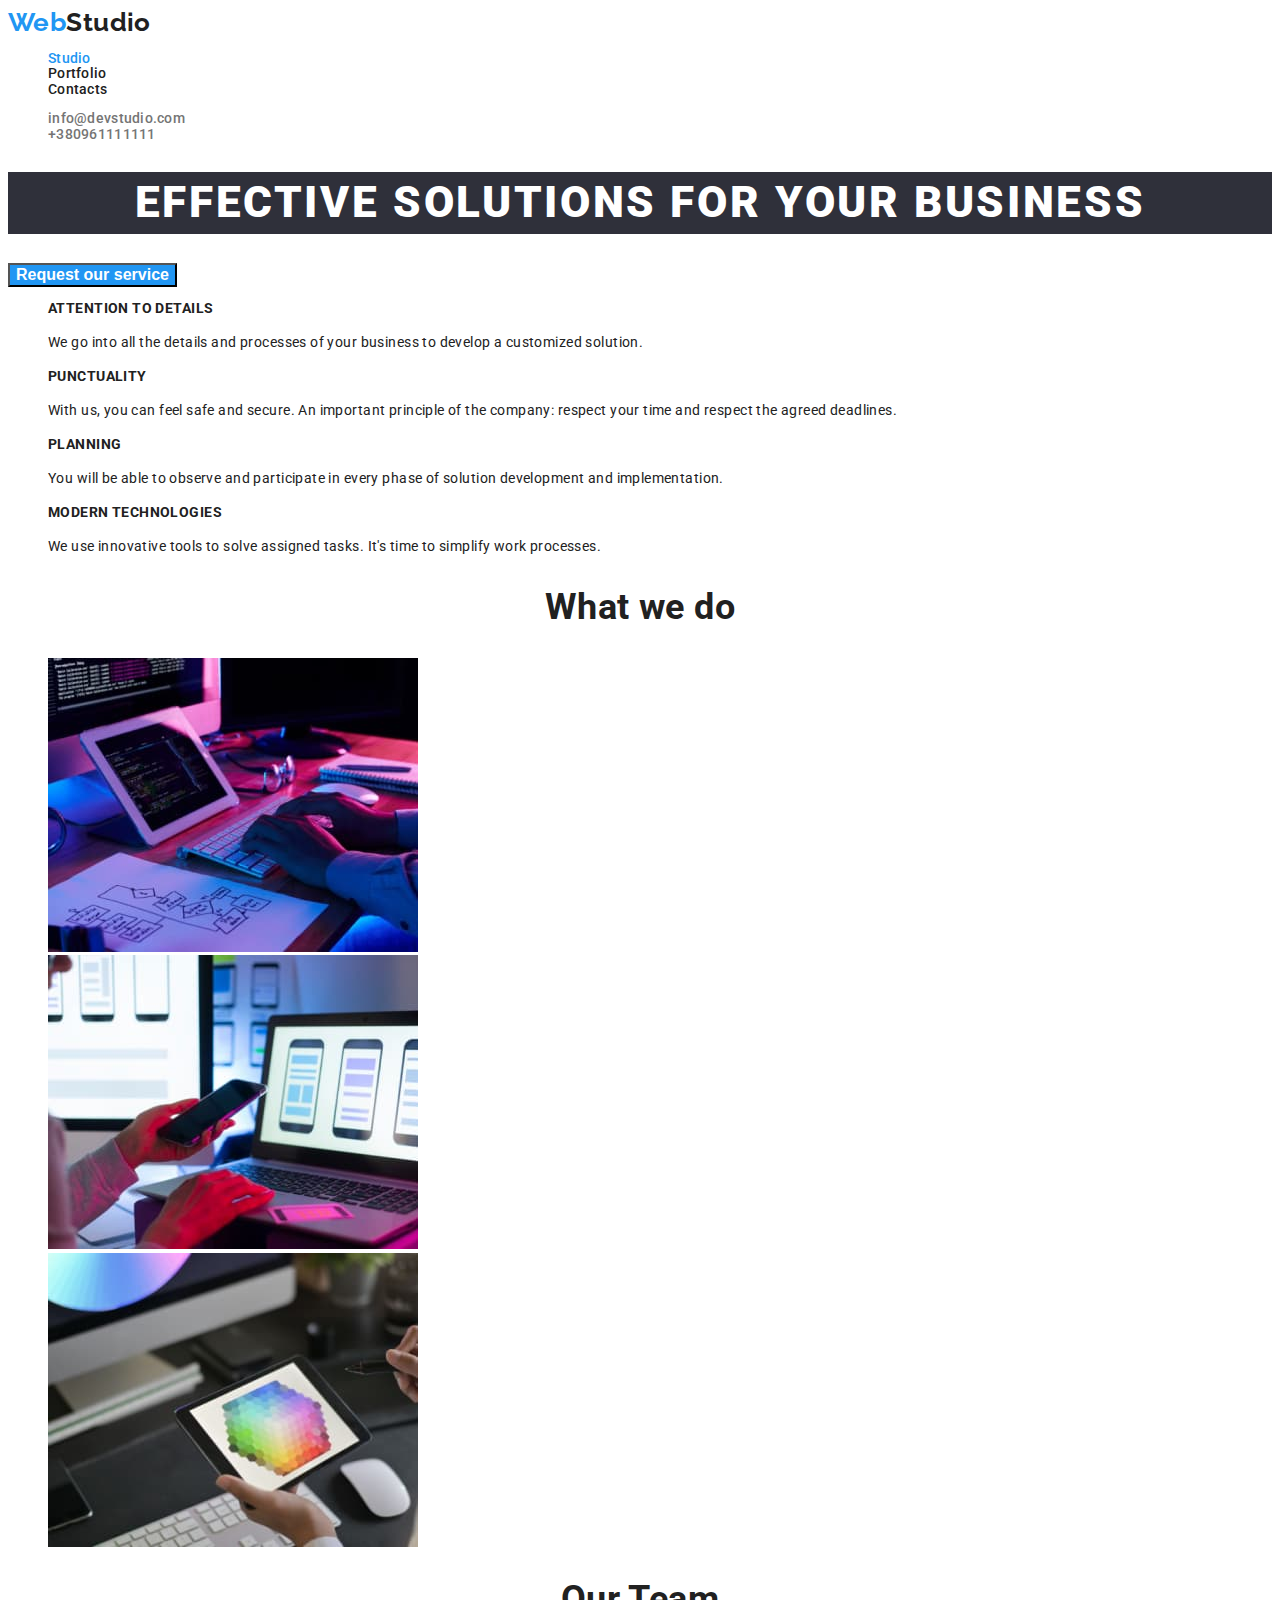
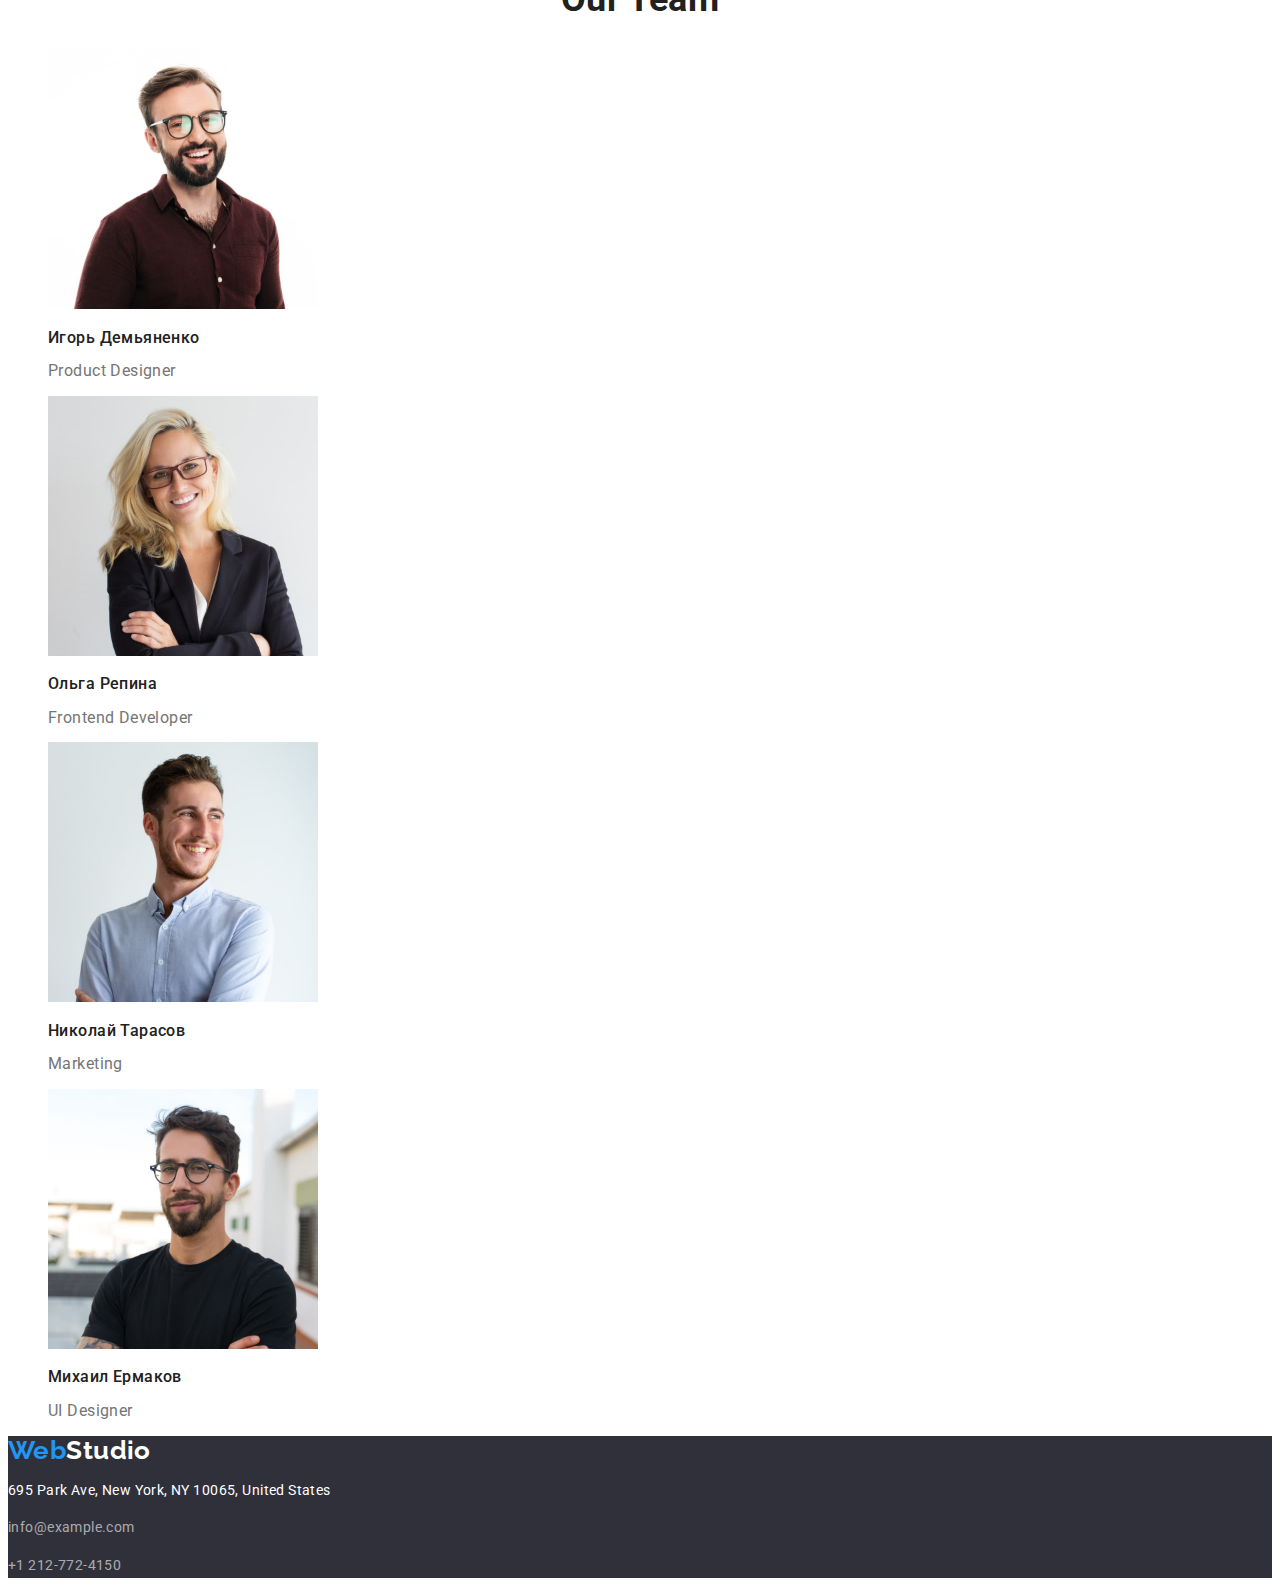
==== index.html @ db2a0471 "uploading files" ====
<!DOCTYPE html>
<html lang="en">
  <head>
    <meta charset="UTF-8" />
    <meta http-equiv="X-UA-Compatible" content="IE=edge" />
    <meta name="viewport" content="width=device-width, initial-scale=1.0" />
    <title>Document</title>
    <link href="https://fonts.googleapis.com/css2?family=Raleway:wght@700&family=Roboto:wght@400;500;700;900&display=swap" rel="stylesheet">
    <link rel="stylesheet" href="./css/styles.css" />
  </head>
  <body>
    <header>
        <nav class="sitenav-links">
            <a class="logo" href="./index.html"
            >Web<span class="studio-black">Studio</span></a
          >
            <ul>
              <li>
              <a class="current-link"  href="./index.html">Studio</a></li>
              <li>
                <a class="pages" href="portfolio.html">Portfolio</a>
              </li>
              <li><a class="pages" href="https://google.com">Contacts</a></li>
            </ul>

        <ul>
          <li>
            <a class="email" href="mailto:info@devstudio.com"
              >info@devstudio.com</a
            >
          </li>
          <li>
            <a class="phone" href="tel:+380961111111">+380961111111</a>
          </li>
        </ul>
      </nav>
    </header>

    <section class="section">
      <h1 class="section-title">EFFECTIVE SOLUTIONS FOR YOUR BUSINESS</h1>
      <button class="section-button">Request our service</button>
    </section>
<section>
      <ul>
        <li>
          <h2 class="header">ATTENTION TO DETAILS</h2>
          <p class="text">
            We go into all the details and processes of your business to develop
            a customized solution.
          </p>
        </li>
        <li>
          <h2 class="header">PUNCTUALITY</h2>
          <p class="text">
            With us, you can feel safe and secure. An important principle of the
            company: respect your time and respect the agreed deadlines.
          </p>
        </li>
        <li>
          <h2 class="header">PLANNING</h2>
          <p class="text">
            You will be able to observe and participate in every phase of
            solution development and implementation.
          </p>
        </li>
        <li>
          <h2 class="header">MODERN TECHNOLOGIES</h2>
          <p class="text">
            We use innovative tools to solve assigned tasks. It's time to
            simplify work processes.
          </p>
        </li>
      </ul>
    </section>
    <section>
      <h2 class="second-title">What we do</h2>
      <ul>
        <li>
          <img src="./images/img1.jpg" alt="Keyboard" width="370" />
        </li>
        <li><img src="./images/img2.jpg" alt="Laptop" width="370" /></li>
        <li><img src="./images/img3.jpg" alt="Tablet" width="370" /></li>
      </ul>
    </section>
    <section>
      <h2 class="third-title">Our Team</h2>
      <ul>
        <li>
          <img src="./images/img4.jpg" alt="Igor" width="270" />
          <h3 class="title-name" lang="ru">Игорь Демьяненко</h3>
          <p class="text-proffesion">Product Designer</p>
          <img src="./images/img5.jpg" alt="Olga" width="270" />
          <h3 class="title-name" lang="ru">Ольга Репина</h3>
          <p class="text-proffesion">Frontend Developer</p>
          <img src="./images/img6.jpg" alt="Nicolay" width="270" />
          <h3 class="title-name" lang="ru">Николай Тарасов</h3>
          <p class="text-proffesion">Marketing</p>
          <img src="./images/img7.jpg" alt="Michale" width="270" />
          <h3 class="title-name" lang="ru">Михаил Ермаков</h3>
          <p class="text-proffesion">UI Designer</p>
        </li>
      </ul>
    </section>
<footer>
      <div class="footer">
        <a class="logo" href="./index.html"
          >Web<span class="studio-white">Studio</span></a
        >
      <p>
        <a class="adress" href=""
          >695 Park Ave, New York, NY 10065, United States
        </a>
      </p>
      <p>
        <a class="footer-links" href="">info@example.com </a>
      </p>

      <p>
        <a class="footer-links" href="">+1 212-772-4150</a>
      </p>
    </div class="footer">
    </footer>
  </body>
</html>
---- css/styles.css ----
body {
  color: var(--primary-text-color);
  background-color: #ffffff;
  font-family: Roboto, sans-serif;
  letter-spacing: 0.03em;
  font-size: 14px;
  line-height: 1.1;
}
:root {
  --primary-text-color: #212121;
  --title-text-color: #212121;
  --accent-color: #2196f3;
  --primary-white-color: #ffffff;
  --secondary-background-color: #2f303a;
  --paragraph-color: #757575;
}
.email,
.phone {
  font-weight: 500;
  font-size: 14px;
  line-height: 1.14;
  letter-spacing: 0.02em;
  text-decoration: none;
}
.email:hover,
.email:focus,
.phone:hover,
.phone:focus {
  color: var(--accent-color);
}
.phone,
.email {
  color: var(--paragraph-color);
}
.links:hover,
.pages:focus,
.pages:hover,
.pages:hover,
.pages:hover {
  color: var(--accent-color);
}

.texst-list {
  color: var(--paragraph-color);
}
.logo {
  color: var(--accent-color);
  font-family: Raleway, sans-serif;
  font-weight: 700;
  font-size: 26px;
  line-height: 1.11;
  text-decoration: none;
}
.sitenav-links .pages {
  color: var(--title-text-color);
  font-weight: 500;
  font-size: 14px;
  letter-spacing: 0.02em;
  text-decoration: none;
}
.pages:hover,
.pages:focus {
  color: var(--accent-color);
}
.studio-white {
  color: var(--primary-white-color);
}
.studio-black {
  color: var(--title-text-color);
}

.adress {
  color: var(--primary-white-color);
  text-decoration: none;
}
.button {
  color: var(--primary-text-color);
  background-color: var(--portfolio-button-color);
  cursor: pointer;
}
li {
  list-style-type: none;
}
.button:hover,
.button:focus {
  color: var(--primary-white-color);
  background-color: var(--accent-color);
}
.current-button {
  background-color: var(--accent-color);
  color: var(--primary-white-color);
}
.section-title {
  color: var(--primary-white-color);
  font-style: 400;
  font-weight: 900;
  font-size: 44px;
  line-height: 1.4;
  letter-spacing: 0.06em;
  text-align: center;
  background: var(--secondary-background-color);
}
.section-button {
  background-color: var(--accent-color);
  color: var(--primary-white-color);
  font-weight: 700;
  font-size: 16px;
  cursor: pointer;
}
.current-link {
  color: var(--accent-color);
  font-weight: 500;
  font-size: 14px;
  letter-spacing: 0.02em;
  text-decoration: none;
}
.title {
  color: var(--title-text-color);
  font-weight: 700;
  font-size: 18px;
  line-height: 2;
  letter-spacing: 0.06em;
}
.footer {
  background: var(--secondary-background-color);
}

.text {
  letter-spacing: 0.03em;
  line-height: 1.7;
}
.second-title {
  font-weight: 700;
  font-size: 36px;
  text-align: center;
}
.header {
  font-weight: 700;
  font-size: 14px;
  line-height: 1.14;
}
.third-title {
  font-weight: 700;
  font-size: 36px;
  text-align: center;
}
.text-proffesion {
  color: var(--paragraph-color);
  font-size: 16px;
  line-height: 1.1;
}
.footer-links {
  color: rgba(255, 255, 255, 0.6);
  text-decoration: none;
  font-size: 14px;
  line-height: 1.7;
}
.adress {
  font-size: 14px;
  line-height: 1.7;
}
.footer-links:hover,
.footer-links:focus {
  color: var(--accent-color);
}
.text-list {
  color: var(--paragraph-color);
  font-size: 16px;
  line-height: 1.8;
}
.current-link:visited {
  text-decoration: none;
}
.title-name {
  font-weight: 500;
  font-size: 16px;
}
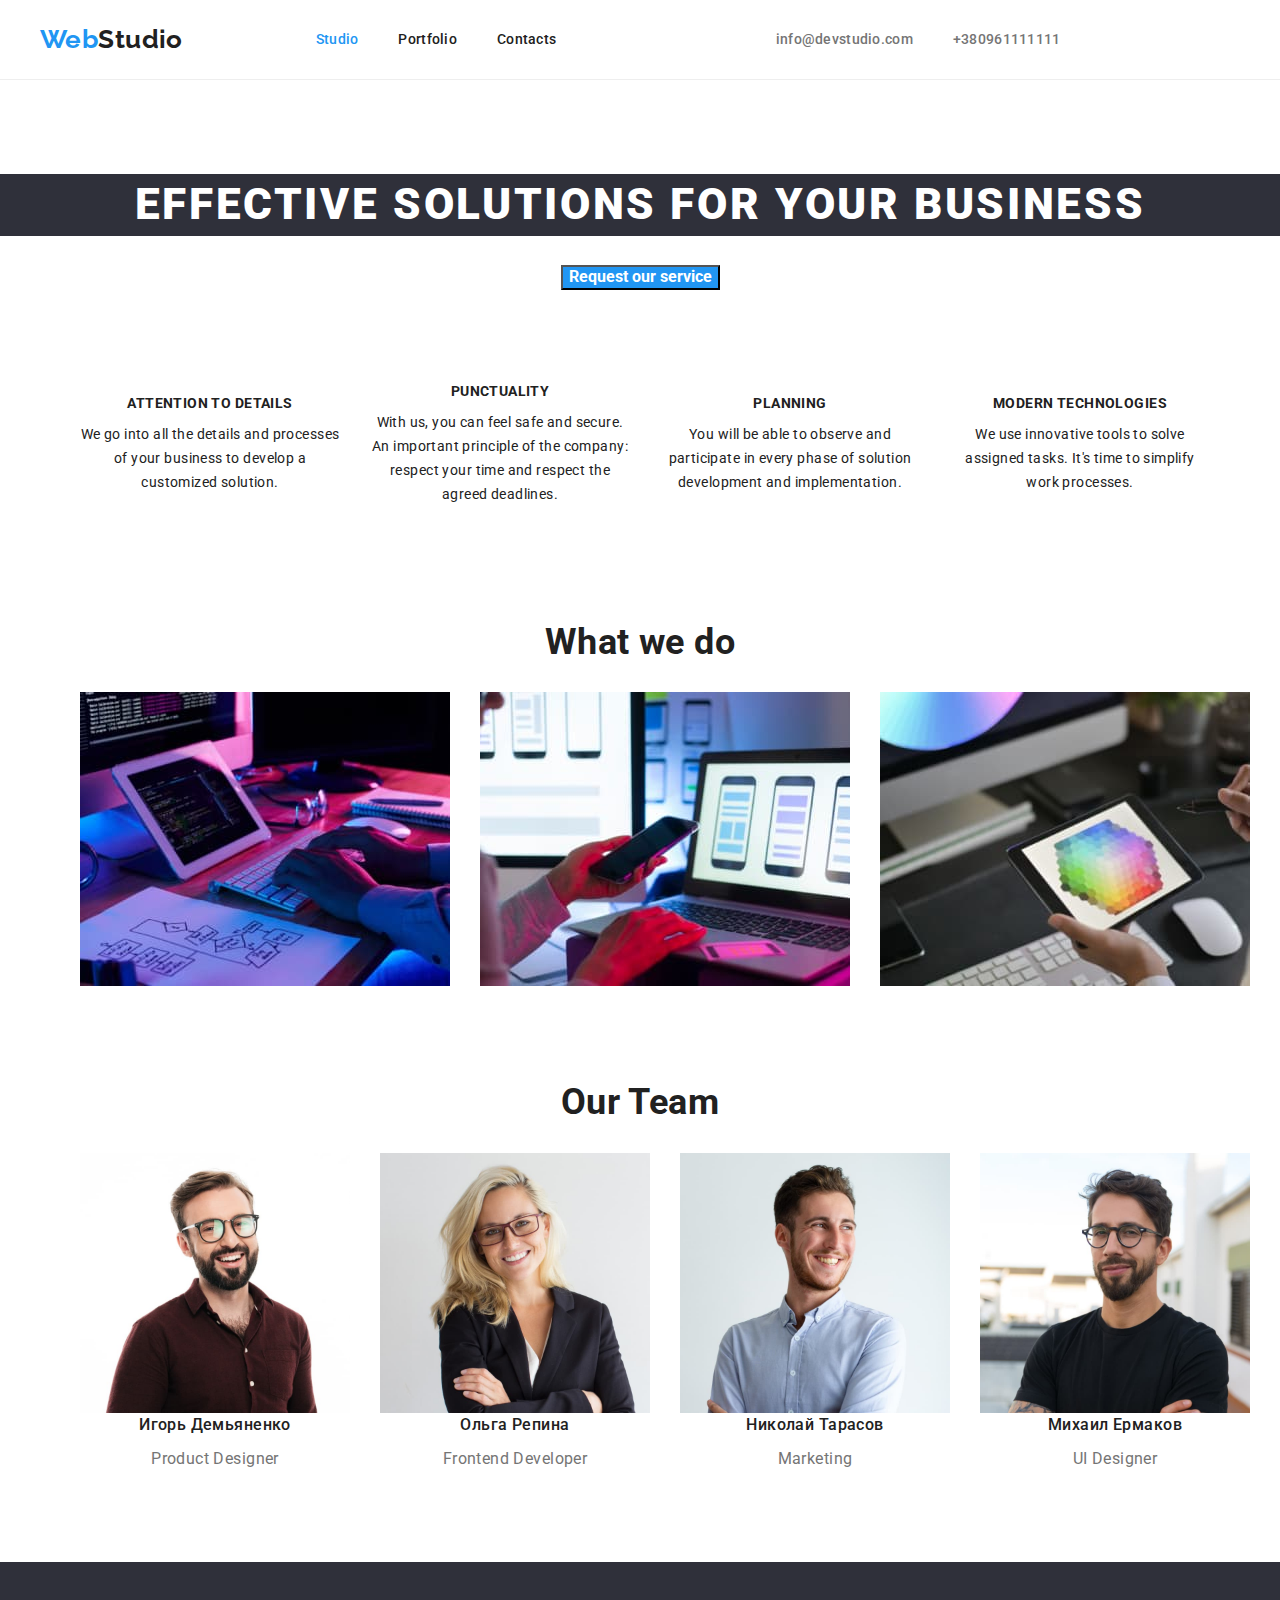
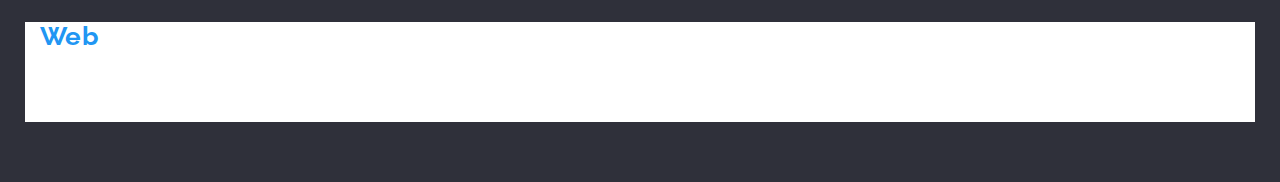
==== commit ab682493: "the files are uploaded" ====
--- a/index.html
+++ b/index.html
@@ -6,64 +6,69 @@
     <meta name="viewport" content="width=device-width, initial-scale=1.0" />
     <title>Document</title>
     <link href="https://fonts.googleapis.com/css2?family=Raleway:wght@700&family=Roboto:wght@400;500;700;900&display=swap" rel="stylesheet">
+    <link rel="stylesheet" href="https://cdnjs.cloudflare.com/ajax/libs/modern-normalize/1.1.0/modern-normalize.min.css">
     <link rel="stylesheet" href="./css/styles.css" />
   </head>
   <body>
-    <header>
+    <header class="page-header">
+      <div class="container">
         <nav class="sitenav-links">
             <a class="logo" href="./index.html"
             >Web<span class="studio-black">Studio</span></a
           >
-            <ul>
-              <li>
+            <ul class="site-nav-list">
+              <li class="item">
               <a class="current-link"  href="./index.html">Studio</a></li>
-              <li>
+              <li class="item">
                 <a class="pages" href="portfolio.html">Portfolio</a>
               </li>
-              <li><a class="pages" href="https://google.com">Contacts</a></li>
+              <li class="item"><a class="pages" href="https://google.com">Contacts</a></li>
             </ul>
 
-        <ul>
-          <li>
+        <ul class="header-list">
+          <li class="header-link">
             <a class="email" href="mailto:info@devstudio.com"
               >info@devstudio.com</a
             >
-          </li>
+          </li class="header-link">
           <li>
             <a class="phone" href="tel:+380961111111">+380961111111</a>
           </li>
         </ul>
       </nav>
+    </div>
     </header>
 
-    <section class="section">
+    <section class="main section">
       <h1 class="section-title">EFFECTIVE SOLUTIONS FOR YOUR BUSINESS</h1>
       <button class="section-button">Request our service</button>
     </section>
-<section>
-      <ul>
-        <li>
+<section class="description-text section">
+  <div class="container">
+    <div class="flex-container">
+      <ul class="first-list">
+        <li class="item">
           <h2 class="header">ATTENTION TO DETAILS</h2>
           <p class="text">
             We go into all the details and processes of your business to develop
             a customized solution.
           </p>
         </li>
-        <li>
+        <li class="item">
           <h2 class="header">PUNCTUALITY</h2>
           <p class="text">
             With us, you can feel safe and secure. An important principle of the
             company: respect your time and respect the agreed deadlines.
           </p>
         </li>
-        <li>
+        <li class="item">
           <h2 class="header">PLANNING</h2>
           <p class="text">
             You will be able to observe and participate in every phase of
             solution development and implementation.
           </p>
         </li>
-        <li>
+       <li class="item">
           <h2 class="header">MODERN TECHNOLOGIES</h2>
           <p class="text">
             We use innovative tools to solve assigned tasks. It's time to
@@ -71,38 +76,41 @@
           </p>
         </li>
       </ul>
+    </div>
     </section>
-    <section>
+    <section class="list section">
+      <div class= "container">
       <h2 class="second-title">What we do</h2>
-      <ul>
-        <li>
+      <ul class="list-images-links">
+        <li class="list-images">
           <img src="./images/img1.jpg" alt="Keyboard" width="370" />
         </li>
-        <li><img src="./images/img2.jpg" alt="Laptop" width="370" /></li>
-        <li><img src="./images/img3.jpg" alt="Tablet" width="370" /></li>
+        <li class="list-images"><img src="./images/img2.jpg" alt="Laptop" width="370" /></li>
+        <li class="list-images"><img src="./images/img3.jpg" alt="Tablet" width="370" /></li>
       </ul>
     </section>
-    <section>
+    <section class="professions section">
+      <div class= "container">
       <h2 class="third-title">Our Team</h2>
-      <ul>
-        <li>
+      <ul class="names-list">
+        <li class="list-description"> 
           <img src="./images/img4.jpg" alt="Igor" width="270" />
-          <h3 class="title-name" lang="ru">Игорь Демьяненко</h3>
-          <p class="text-proffesion">Product Designer</p>
-          <img src="./images/img5.jpg" alt="Olga" width="270" />
-          <h3 class="title-name" lang="ru">Ольга Репина</h3>
-          <p class="text-proffesion">Frontend Developer</p>
-          <img src="./images/img6.jpg" alt="Nicolay" width="270" />
-          <h3 class="title-name" lang="ru">Николай Тарасов</h3>
-          <p class="text-proffesion">Marketing</p>
-          <img src="./images/img7.jpg" alt="Michale" width="270" />
-          <h3 class="title-name" lang="ru">Михаил Ермаков</h3>
-          <p class="text-proffesion">UI Designer</p>
-        </li>
+          <div class="names"><h3 class="title-name" lang="ru">Игорь Демьяненко</h3>
+          <p class="text-proffesion">Product Designer</p></div></li>
+           <li class="list-description"><img src="./images/img5.jpg" alt="Olga" width="270" />
+          <div class="names"><h3 class="title-name" lang="ru">Ольга Репина</h3>
+          <p class="text-proffesion">Frontend Developer</p></div></li>
+           <li class="list-description"><img  src="./images/img6.jpg" alt="Nicolay" width="270" />
+          <div class="names"><h3 class="title-name" lang="ru">Николай Тарасов</h3>
+          <p class="text-proffesion">Marketing</p></div></li>
+           <li class="list-description"><img src="./images/img7.jpg" alt="Michale" width="270" />
+          <div class="names"><h3 class="title-name" lang="ru">Михаил Ермаков</h3>
+          <p class="text-proffesion">UI Designer</p></div></li>
       </ul>
+    </div>
     </section>
-<footer>
-      <div class="footer">
+    <footer class="footer-list">
+    <div class= "container">
         <a class="logo" href="./index.html"
           >Web<span class="studio-white">Studio</span></a
         >
@@ -118,7 +126,7 @@
       <p>
         <a class="footer-links" href="">+1 212-772-4150</a>
       </p>
-    </div class="footer">
+    </div>
     </footer>
   </body>
 </html>
--- a/css/styles.css
+++ b/css/styles.css
@@ -5,6 +5,26 @@
   letter-spacing: 0.03em;
   font-size: 14px;
   line-height: 1.1;
+}
+ul,
+p {
+  margin-top: 0px;
+  margin-bottom: 0px;
+}
+h3,
+h2 {
+  margin-top: 0px;
+}
+.names-list {
+  display: flex;
+}
+.container {
+  background-color: var(--primary-white-color);
+  width: 1230px;
+  padding-right: 15px;
+  padding-left: 15px;
+  margin-right: auto;
+  margin-left: auto;
 }
 :root {
   --primary-text-color: #212121;
@@ -13,6 +33,7 @@
   --primary-white-color: #ffffff;
   --secondary-background-color: #2f303a;
   --paragraph-color: #757575;
+  --portfolio-button-color: #f5f4fa;
 }
 .email,
 .phone {
@@ -43,6 +64,15 @@
 .texst-list {
   color: var(--paragraph-color);
 }
+.list-images-links,
+.site-nav-list,
+.first-list,
+.header-list,
+.list,
+.button-list,
+.names-list {
+  list-style: none;
+}
 .logo {
   color: var(--accent-color);
   font-family: Raleway, sans-serif;
@@ -57,6 +87,10 @@
   font-size: 14px;
   letter-spacing: 0.02em;
   text-decoration: none;
+}
+.sitenav-links {
+  display: flex;
+  align-items: center;
 }
 .pages:hover,
 .pages:focus {
@@ -76,12 +110,27 @@
 .button {
   color: var(--primary-text-color);
   background-color: var(--portfolio-button-color);
+  font-weight: 500;
   cursor: pointer;
-}
-li {
-  list-style-type: none;
+  border-radius: 4px;
+  padding: 6px 22px;
+
+  border: none;
+}
+.button-current {
+  color: var(--primary-text-color);
+  background-color: var(--portfolio-button-color);
+  cursor: pointer;
+  border-radius: 4px;
+  padding: 6px 25px;
+  min-width: 73px;
+  text-align: center;
+  border: none;
+  font-weight: 500;
 }
 .button:hover,
+.button-current:hover,
+.button-current:focus,
 .button:focus {
   color: var(--primary-white-color);
   background-color: var(--accent-color);
@@ -91,13 +140,13 @@
   color: var(--primary-white-color);
 }
 .section-title {
-  color: var(--primary-white-color);
-  font-style: 400;
+  margin-top: 0;
+  margin-bottom: 30;
+  color: var(--primary-white-color);
   font-weight: 900;
   font-size: 44px;
   line-height: 1.4;
   letter-spacing: 0.06em;
-  text-align: center;
   background: var(--secondary-background-color);
 }
 .section-button {
@@ -121,7 +170,7 @@
   line-height: 2;
   letter-spacing: 0.06em;
 }
-.footer {
+.footer-list {
   background: var(--secondary-background-color);
 }
 
@@ -148,6 +197,8 @@
   color: var(--paragraph-color);
   font-size: 16px;
   line-height: 1.1;
+  margin-top: 0;
+  margin-bottom: 0;
 }
 .footer-links {
   color: rgba(255, 255, 255, 0.6);
@@ -167,6 +218,8 @@
   color: var(--paragraph-color);
   font-size: 16px;
   line-height: 1.8;
+  margin-top: 0;
+  margin-bottom: 4;
 }
 .current-link:visited {
   text-decoration: none;
@@ -174,4 +227,177 @@
 .title-name {
   font-weight: 500;
   font-size: 16px;
-}
+  margin-top: 0;
+  margin-bottom: 10;
+}
+.page-header {
+  background-color: var(--primary-white-color);
+}
+
+.section {
+  text-align: center;
+  padding-top: 94px;
+  padding-bottom: 94px;
+  margin-bottom: 94;
+}
+.list .header {
+  margin-top: 0;
+  margin-bottom: 10;
+}
+.second-title {
+  margin-top: 0;
+  margin-bottom: 50;
+}
+.professions {
+  margin-top: 0;
+  margin-bottom: 0;
+  padding-top: 94px;
+  padding-bottom: 94px;
+}
+.third-title {
+  margin-top: 0;
+  margin-bottom: 50;
+}
+.description-text {
+  padding-top: 0px;
+  padding-bottom: 0px;
+}
+.list .text {
+  margin-top: 0;
+  margin-bottom: 50;
+}
+.list {
+  padding-top: 0px;
+  padding-bottom: 0px;
+  margin-bottom: 94;
+}
+.footer-list {
+  padding-top: 60px;
+  padding-bottom: 60px;
+}
+.page-header {
+  margin-top: 0;
+  margin-bottom: 96;
+}
+
+.portfolio-section {
+  padding-top: 0px;
+  padding-bottom: 0px;
+  margin-top: 0;
+  margin-bottom: 92;
+}
+.list .button,
+.list .button-current {
+  padding-top: 0px;
+  padding-bottom: 0px;
+  margin-top: 0;
+  margin-bottom: 34;
+}
+.site-nav-list {
+  display: flex;
+  margin-left: 93px;
+}
+.header-list {
+  display: flex;
+  margin: auto;
+}
+.site-nav-list .item {
+  margin-right: 40px;
+}
+.site-nav-list .item:last-child {
+  margin-right: 0px;
+}
+.pages,
+.site-nav-list .current-link {
+  display: block;
+  padding-top: 32px;
+  padding-bottom: 32px;
+}
+.header-list .header-link {
+  margin-right: 40px;
+}
+.header-list .phone:last-child {
+  margin-right: 0px;
+}
+.email,
+.phone {
+  padding-top: 32px;
+  padding-bottom: 32px;
+}
+.first-list {
+  display: flex;
+  align-items: center;
+}
+
+.flex-container .item {
+  width: 270px;
+  margin-right: 30px;
+  margin-bottom: 116px;
+}
+.flex-container.item:nth-child(4n) {
+  margin-right: 0px;
+}
+.list-images-links {
+  display: flex;
+  align-items: center;
+}
+.list-images-links .list-images {
+  margin-right: 30px;
+}
+.list-images:last-child {
+  margin-right: 0px;
+}
+.list .section {
+  display: flex;
+  align-items: center;
+}
+.list-description {
+  width: 270px;
+  margin-right: 30px;
+}
+.list-description:last-child {
+  margin-right: 0px;
+}
+
+.button,
+.button-current {
+  margin-right: 8px;
+  margin-bottom: 50px;
+}
+.button-list {
+  display: flex;
+  align-items: center;
+  margin-left: auto;
+  margin-right: auto;
+  width: 575px;
+}
+.list {
+  display: flex;
+  flex-wrap: wrap;
+  align-items: center;
+}
+.image-item {
+  width: calc((100% - 60px) / 3);
+  margin-bottom: 30px;
+  margin-right: 30px;
+  display: block;
+}
+
+.image-item:nth-child(-n - 3) {
+  margin-bottom: 0;
+}
+.image-item:nth-child(3n) {
+  margin-right: 0;
+}
+.honeypie {
+  border-bottom: 1px solid #eeeeee;
+  border-left: 1px solid #eeeeee;
+  border-right: 1px solid #eeeeee;
+  width: 370px;
+}
+.page-header {
+  border-bottom: 1px solid #eeeeee;
+}
+.photo {
+  display: block;
+}
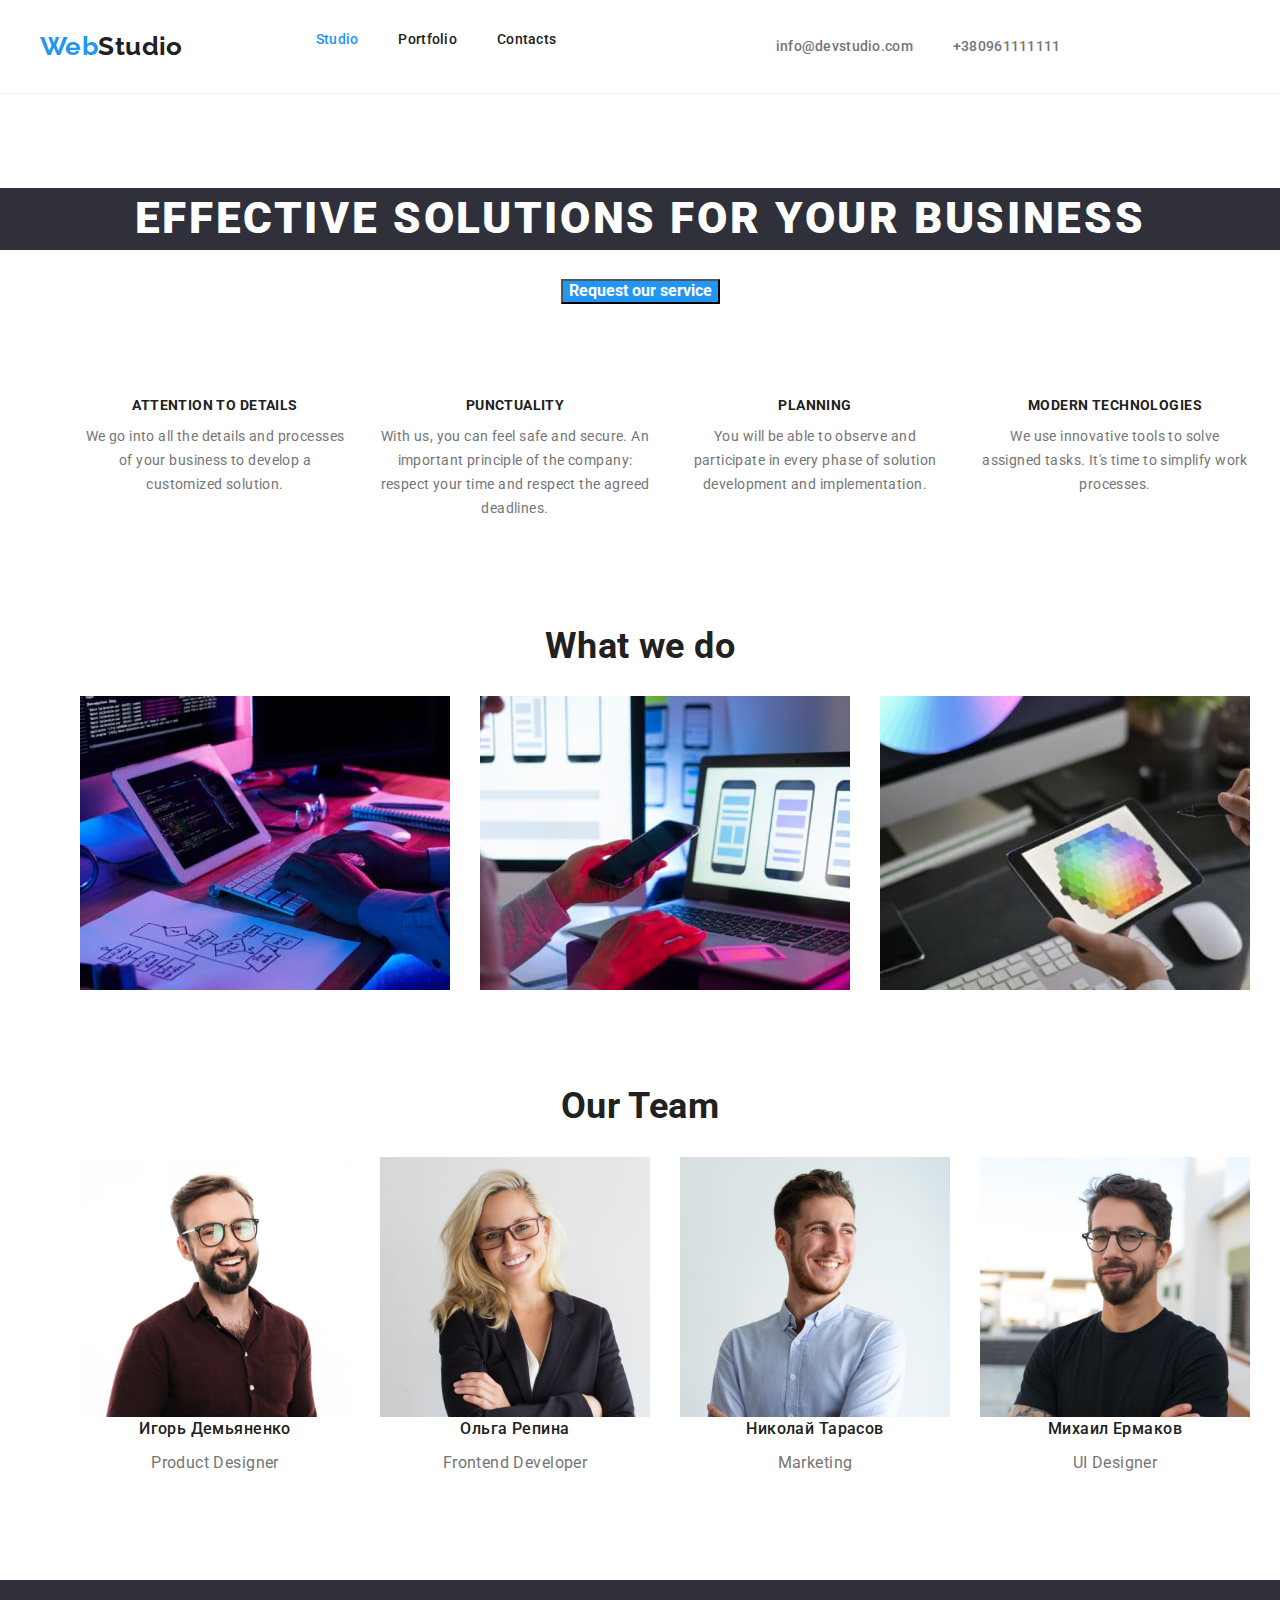
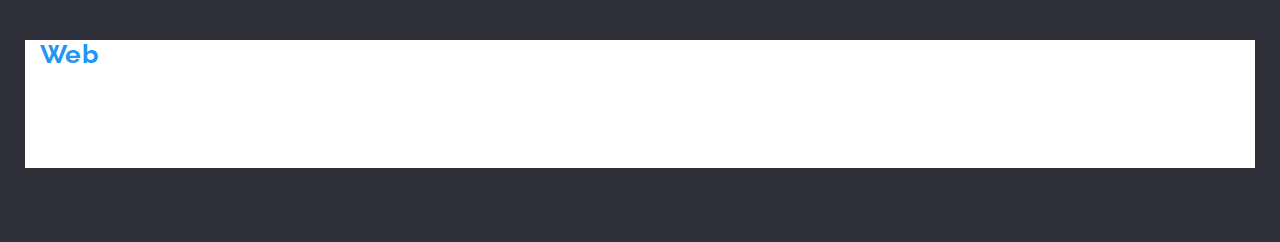
==== commit 12a80e6f: "errors are fixed" ====
--- a/index.html
+++ b/index.html
@@ -45,30 +45,30 @@
     </section>
 <section class="description-text section">
   <div class="container">
-    <div class="flex-container">
+
       <ul class="first-list">
-        <li class="item">
+        <li class="studio-item">
           <h2 class="header">ATTENTION TO DETAILS</h2>
           <p class="text">
             We go into all the details and processes of your business to develop
             a customized solution.
           </p>
         </li>
-        <li class="item">
+        <li class="studio-item">
           <h2 class="header">PUNCTUALITY</h2>
           <p class="text">
             With us, you can feel safe and secure. An important principle of the
             company: respect your time and respect the agreed deadlines.
           </p>
         </li>
-        <li class="item">
+        <li class="studio-item">
           <h2 class="header">PLANNING</h2>
           <p class="text">
             You will be able to observe and participate in every phase of
             solution development and implementation.
           </p>
         </li>
-       <li class="item">
+       <li class="studio-item">
           <h2 class="header">MODERN TECHNOLOGIES</h2>
           <p class="text">
             We use innovative tools to solve assigned tasks. It's time to
--- a/css/styles.css
+++ b/css/styles.css
@@ -9,7 +9,6 @@
 ul,
 p {
   margin-top: 0px;
-  margin-bottom: 0px;
 }
 h3,
 h2 {
@@ -177,6 +176,7 @@
 .text {
   letter-spacing: 0.03em;
   line-height: 1.7;
+  color: var(--paragraph-color);
 }
 .second-title {
   font-weight: 700;
@@ -301,10 +301,10 @@
   display: flex;
   margin: auto;
 }
-.site-nav-list .item {
+.item {
   margin-right: 40px;
 }
-.site-nav-list .item:last-child {
+.item:last-child {
   margin-right: 0px;
 }
 .pages,
@@ -326,23 +326,27 @@
 }
 .first-list {
   display: flex;
-  align-items: center;
-}
-
-.flex-container .item {
+  align-items: flex-start;
+  margin-bottom: 92px;
+}
+
+.studio-item {
   width: 270px;
   margin-right: 30px;
-  margin-bottom: 116px;
-}
-.flex-container.item:nth-child(4n) {
+  min-width: 270px;
+  align-items: center;
+}
+.list-images {
+  width: 370px;
+  margin-right: 30px;
+}
+.studio-item:nth-child(4n) {
   margin-right: 0px;
 }
 .list-images-links {
   display: flex;
   align-items: center;
-}
-.list-images-links .list-images {
-  margin-right: 30px;
+  margin-bottom: 0px;
 }
 .list-images:last-child {
   margin-right: 0px;
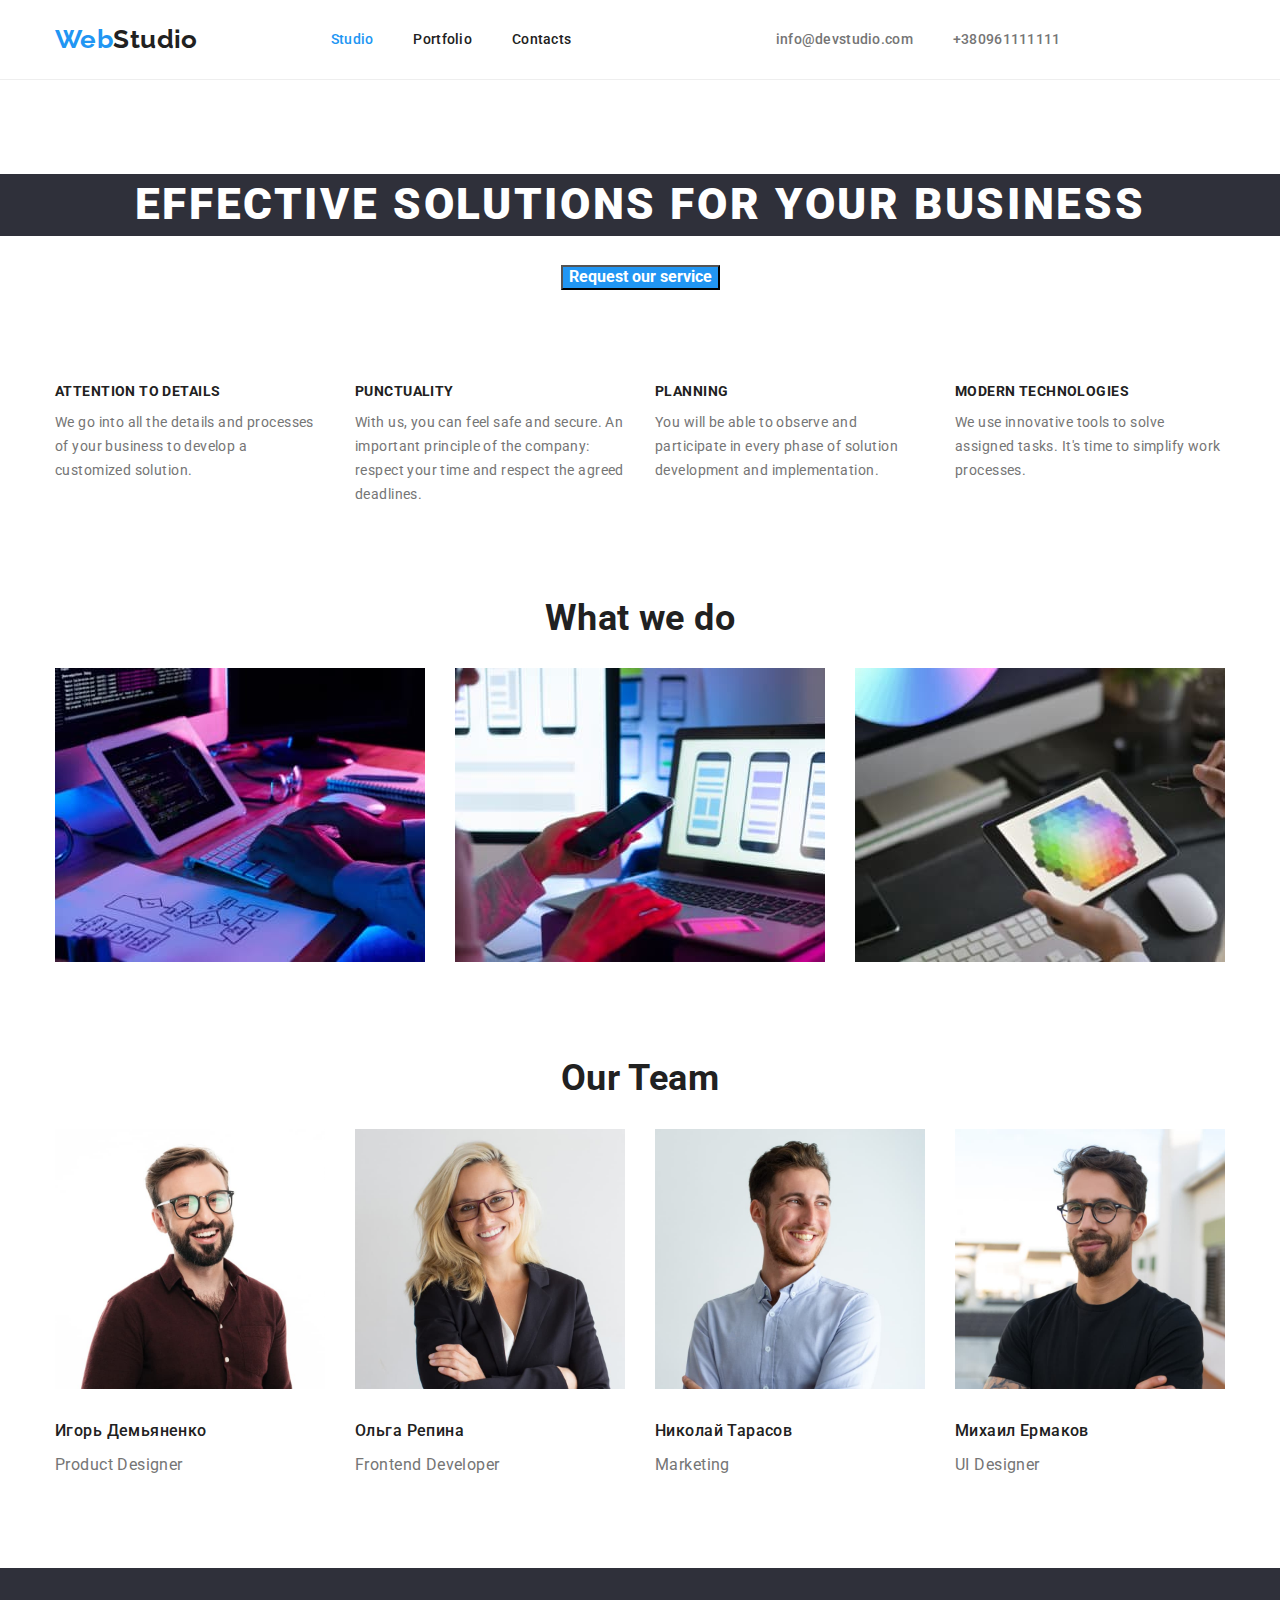
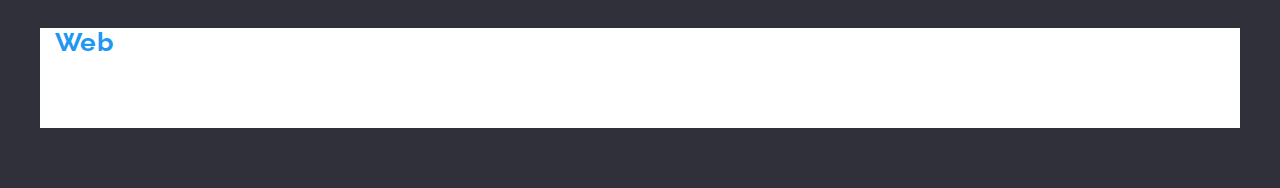
==== commit 4eda1553: "The changes are made" ====
--- a/index.html
+++ b/index.html
@@ -39,7 +39,7 @@
     </div>
     </header>
 
-    <section class="main section">
+    <section class="main-section">
       <h1 class="section-title">EFFECTIVE SOLUTIONS FOR YOUR BUSINESS</h1>
       <button class="section-button">Request our service</button>
     </section>
@@ -94,16 +94,16 @@
       <h2 class="third-title">Our Team</h2>
       <ul class="names-list">
         <li class="list-description"> 
-          <img src="./images/img4.jpg" alt="Igor" width="270" />
+          <img class=image src="./images/img4.jpg" alt="Igor" width="270" />
           <div class="names"><h3 class="title-name" lang="ru">Игорь Демьяненко</h3>
           <p class="text-proffesion">Product Designer</p></div></li>
-           <li class="list-description"><img src="./images/img5.jpg" alt="Olga" width="270" />
+           <li class="list-description"><img  class="image" src="./images/img5.jpg" alt="Olga" width="270" />
           <div class="names"><h3 class="title-name" lang="ru">Ольга Репина</h3>
           <p class="text-proffesion">Frontend Developer</p></div></li>
-           <li class="list-description"><img  src="./images/img6.jpg" alt="Nicolay" width="270" />
+           <li class="list-description"><img  class="image"  src="./images/img6.jpg" alt="Nicolay" width="270" />
           <div class="names"><h3 class="title-name" lang="ru">Николай Тарасов</h3>
           <p class="text-proffesion">Marketing</p></div></li>
-           <li class="list-description"><img src="./images/img7.jpg" alt="Michale" width="270" />
+           <li class="list-description"><img class="image"  src="./images/img7.jpg" alt="Michale" width="270" />
           <div class="names"><h3 class="title-name" lang="ru">Михаил Ермаков</h3>
           <p class="text-proffesion">UI Designer</p></div></li>
       </ul>
--- a/css/styles.css
+++ b/css/styles.css
@@ -9,6 +9,7 @@
 ul,
 p {
   margin-top: 0px;
+  margin-bottom: 0px;
 }
 h3,
 h2 {
@@ -16,10 +17,12 @@
 }
 .names-list {
   display: flex;
+  align-items: center;
+  justify-content: flex-end;
 }
 .container {
   background-color: var(--primary-white-color);
-  width: 1230px;
+  width: 1200px;
   padding-right: 15px;
   padding-left: 15px;
   margin-right: auto;
@@ -97,6 +100,7 @@
 }
 .studio-white {
   color: var(--primary-white-color);
+  margin-bottom: 20px;
 }
 .studio-black {
   color: var(--title-text-color);
@@ -234,11 +238,10 @@
   background-color: var(--primary-white-color);
 }
 
-.section {
+.main-section {
   text-align: center;
   padding-top: 94px;
   padding-bottom: 94px;
-  margin-bottom: 94;
 }
 .list .header {
   margin-top: 0;
@@ -266,18 +269,22 @@
   margin-top: 0;
   margin-bottom: 50;
 }
+
 .list {
+  display: flex;
   padding-top: 0px;
   padding-bottom: 0px;
-  margin-bottom: 94;
+  margin-bottom: 0px;
+  margin-top: 0px;
+  flex-wrap: wrap;
+  align-items: flex-end;
 }
 .footer-list {
   padding-top: 60px;
   padding-bottom: 60px;
 }
 .page-header {
-  margin-top: 0;
-  margin-bottom: 96;
+  margin-top: 0px;
 }
 
 .portfolio-section {
@@ -326,15 +333,14 @@
 }
 .first-list {
   display: flex;
-  align-items: flex-start;
   margin-bottom: 92px;
-}
-
+  align-items: center;
+  justify-content: flex-end;
+}
 .studio-item {
   width: 270px;
   margin-right: 30px;
   min-width: 270px;
-  align-items: center;
 }
 .list-images {
   width: 370px;
@@ -346,14 +352,11 @@
 .list-images-links {
   display: flex;
   align-items: center;
+  justify-content: flex-end;
   margin-bottom: 0px;
 }
 .list-images:last-child {
   margin-right: 0px;
-}
-.list .section {
-  display: flex;
-  align-items: center;
 }
 .list-description {
   width: 270px;
@@ -374,11 +377,6 @@
   margin-left: auto;
   margin-right: auto;
   width: 575px;
-}
-.list {
-  display: flex;
-  flex-wrap: wrap;
-  align-items: center;
 }
 .image-item {
   width: calc((100% - 60px) / 3);
@@ -388,10 +386,10 @@
 }
 
 .image-item:nth-child(-n - 3) {
-  margin-bottom: 0;
+  margin-bottom: 0px;
 }
 .image-item:nth-child(3n) {
-  margin-right: 0;
+  margin-right: 0px;
 }
 .honeypie {
   border-bottom: 1px solid #eeeeee;
@@ -405,3 +403,22 @@
 .photo {
   display: block;
 }
+.image {
+  margin-bottom: 30px;
+  width: 270px;
+}
+.studio-item .text {
+  margin-bottom: 0px;
+}
+.first-list {
+  display: flex;
+  align-items: flex-start;
+}
+.address,
+.footer-links {
+  display: block;
+  margin-bottom: 20px;
+}
+.footer-links:last-child {
+  margin-bottom: 0px;
+}
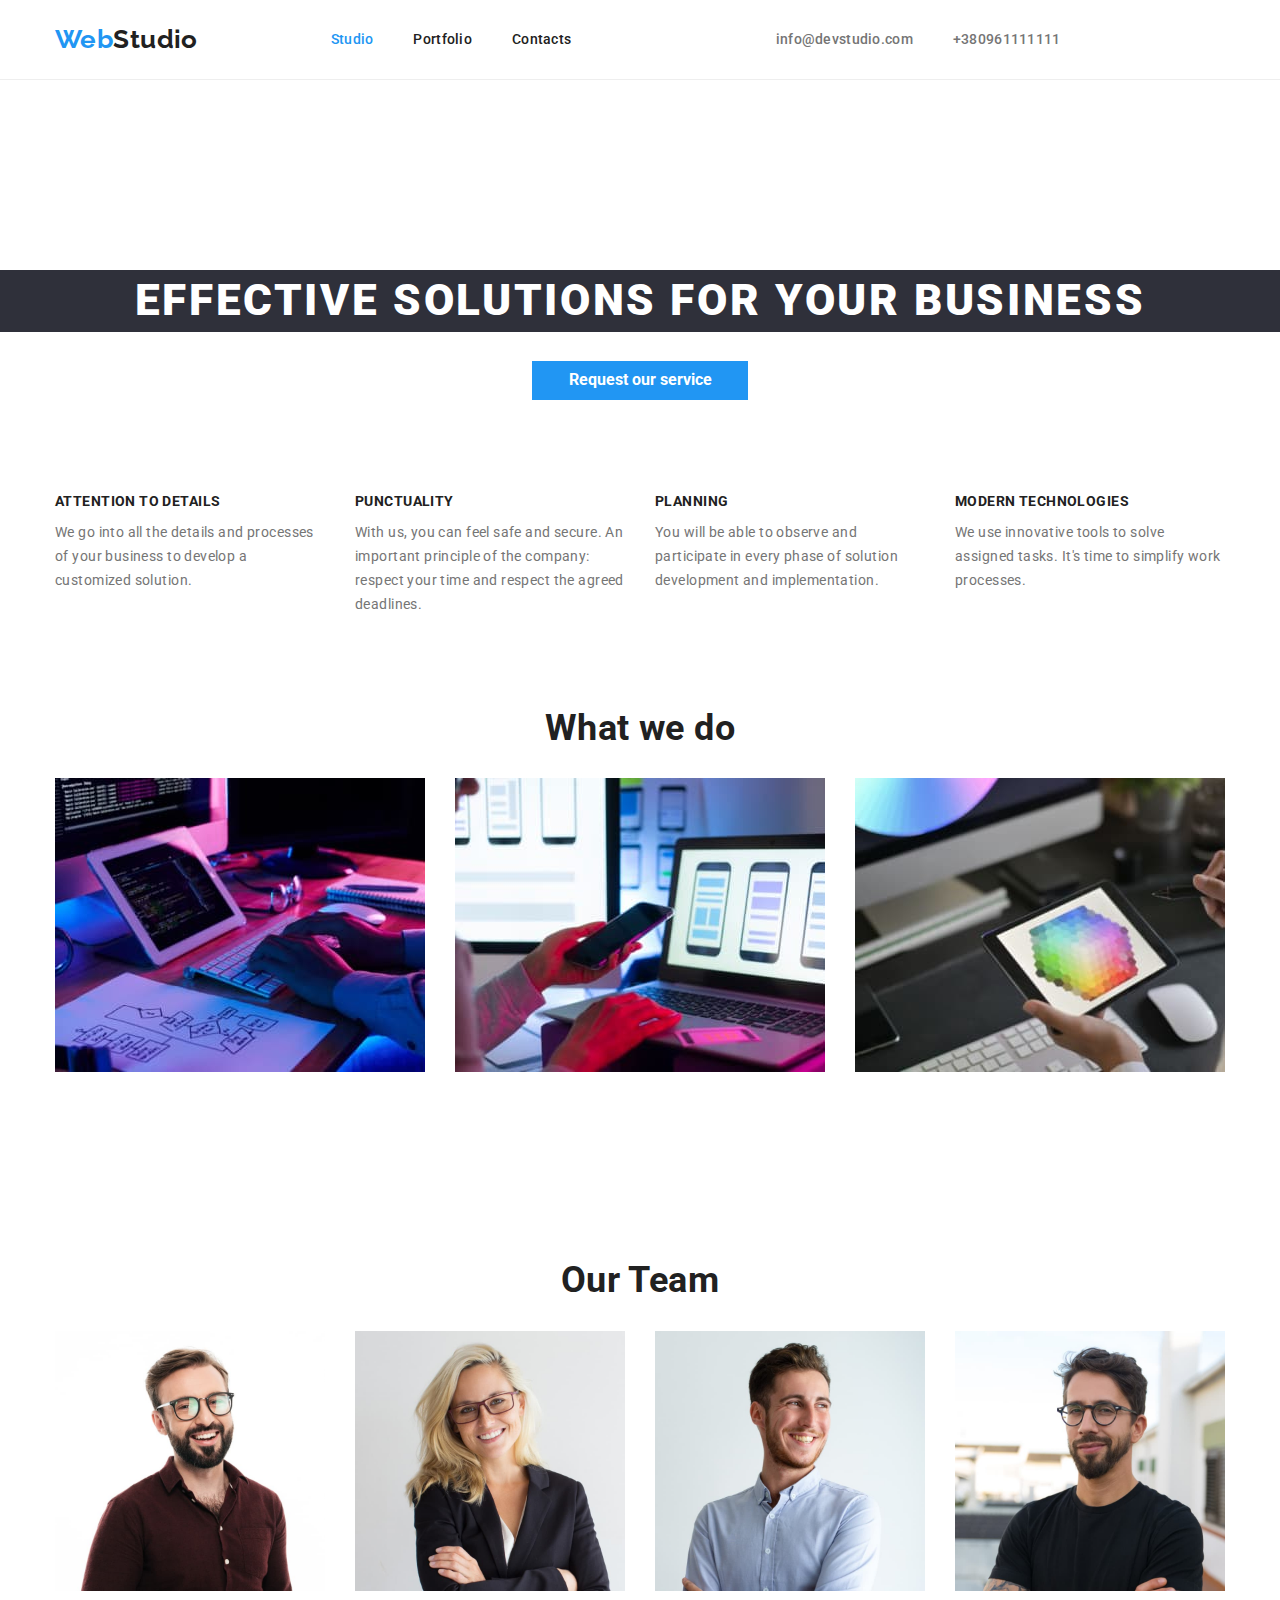
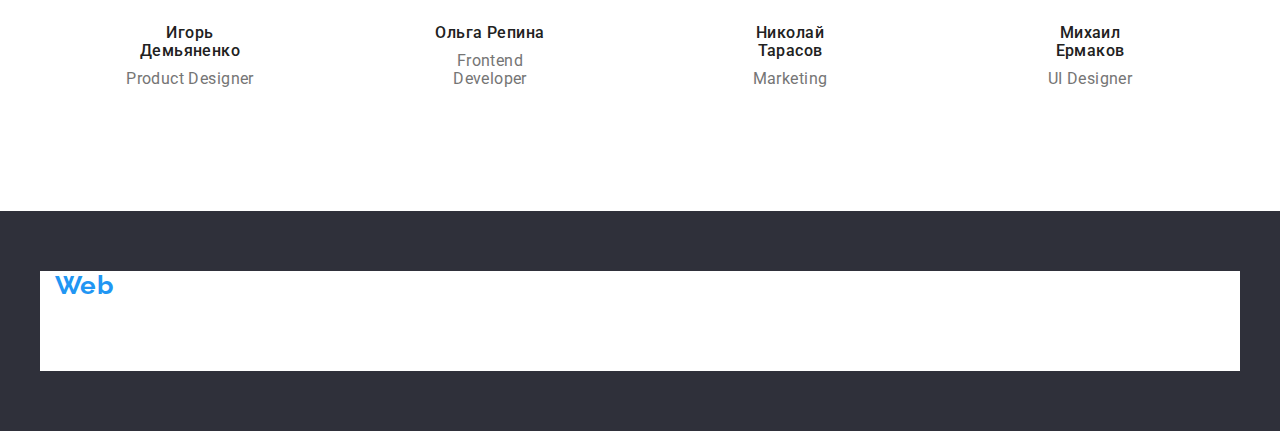
==== commit 6d6a218b: "changes are done" ====
--- a/index.html
+++ b/index.html
@@ -1,50 +1,50 @@
 <!DOCTYPE html>
 <html lang="en">
-  <head>
-    <meta charset="UTF-8" />
-    <meta http-equiv="X-UA-Compatible" content="IE=edge" />
-    <meta name="viewport" content="width=device-width, initial-scale=1.0" />
-    <title>Document</title>
-    <link href="https://fonts.googleapis.com/css2?family=Raleway:wght@700&family=Roboto:wght@400;500;700;900&display=swap" rel="stylesheet">
-    <link rel="stylesheet" href="https://cdnjs.cloudflare.com/ajax/libs/modern-normalize/1.1.0/modern-normalize.min.css">
-    <link rel="stylesheet" href="./css/styles.css" />
-  </head>
-  <body>
-    <header class="page-header">
-      <div class="container">
-        <nav class="sitenav-links">
-            <a class="logo" href="./index.html"
-            >Web<span class="studio-black">Studio</span></a
-          >
-            <ul class="site-nav-list">
-              <li class="item">
-              <a class="current-link"  href="./index.html">Studio</a></li>
-              <li class="item">
-                <a class="pages" href="portfolio.html">Portfolio</a>
-              </li>
-              <li class="item"><a class="pages" href="https://google.com">Contacts</a></li>
-            </ul>
+
+<head>
+  <meta charset="UTF-8" />
+  <meta http-equiv="X-UA-Compatible" content="IE=edge" />
+  <meta name="viewport" content="width=device-width, initial-scale=1.0" />
+  <title>Document</title>
+  <link href="https://fonts.googleapis.com/css2?family=Raleway:wght@700&family=Roboto:wght@400;500;700;900&display=swap"
+    rel="stylesheet">
+  <link rel="stylesheet" href="https://cdnjs.cloudflare.com/ajax/libs/modern-normalize/1.1.0/modern-normalize.min.css">
+  <link rel="stylesheet" href="./css/styles.css" />
+</head>
+
+<body>
+  <header class="page-header">
+    <div class="container">
+      <nav class="sitenav-links">
+        <a class="logo" href="./index.html">Web<span class="studio-black">Studio</span></a>
+        <ul class="site-nav-list">
+          <li class="item">
+            <a class="current-link" href="./index.html">Studio</a>
+          </li>
+          <li class="item">
+            <a class="pages" href="portfolio.html">Portfolio</a>
+          </li>
+          <li class="item"><a class="pages" href="https://google.com">Contacts</a></li>
+        </ul>
 
         <ul class="header-list">
           <li class="header-link">
-            <a class="email" href="mailto:info@devstudio.com"
-              >info@devstudio.com</a
-            >
-          </li class="header-link">
+            <a class="email" href="mailto:info@devstudio.com">info@devstudio.com</a>
+          </li>
           <li>
             <a class="phone" href="tel:+380961111111">+380961111111</a>
           </li>
         </ul>
       </nav>
     </div>
-    </header>
+  </header>
 
-    <section class="main-section">
-      <h1 class="section-title">EFFECTIVE SOLUTIONS FOR YOUR BUSINESS</h1>
-      <button class="section-button">Request our service</button>
-    </section>
-<section class="description-text section">
-  <div class="container">
+  <section class="main-section">
+    <h1 class="section-title">EFFECTIVE SOLUTIONS FOR YOUR BUSINESS</h1>
+    <button class="section-button">Request our service</button>
+  </section>
+  <section class="description-text section">
+    <div class="container">
 
       <ul class="first-list">
         <li class="studio-item">
@@ -68,7 +68,7 @@
             solution development and implementation.
           </p>
         </li>
-       <li class="studio-item">
+        <li class="studio-item">
           <h2 class="header">MODERN TECHNOLOGIES</h2>
           <p class="text">
             We use innovative tools to solve assigned tasks. It's time to
@@ -77,9 +77,9 @@
         </li>
       </ul>
     </div>
-    </section>
-    <section class="list section">
-      <div class= "container">
+  </section>
+  <section class="list section">
+    <div class="container">
       <h2 class="second-title">What we do</h2>
       <ul class="list-images-links">
         <li class="list-images">
@@ -88,35 +88,45 @@
         <li class="list-images"><img src="./images/img2.jpg" alt="Laptop" width="370" /></li>
         <li class="list-images"><img src="./images/img3.jpg" alt="Tablet" width="370" /></li>
       </ul>
-    </section>
-    <section class="professions section">
-      <div class= "container">
+    </div>
+  </section>
+  <section class="professions section">
+    <div class="container">
       <h2 class="third-title">Our Team</h2>
       <ul class="names-list">
-        <li class="list-description"> 
-          <img class=image src="./images/img4.jpg" alt="Igor" width="270" />
-          <div class="names"><h3 class="title-name" lang="ru">Игорь Демьяненко</h3>
-          <p class="text-proffesion">Product Designer</p></div></li>
-           <li class="list-description"><img  class="image" src="./images/img5.jpg" alt="Olga" width="270" />
-          <div class="names"><h3 class="title-name" lang="ru">Ольга Репина</h3>
-          <p class="text-proffesion">Frontend Developer</p></div></li>
-           <li class="list-description"><img  class="image"  src="./images/img6.jpg" alt="Nicolay" width="270" />
-          <div class="names"><h3 class="title-name" lang="ru">Николай Тарасов</h3>
-          <p class="text-proffesion">Marketing</p></div></li>
-           <li class="list-description"><img class="image"  src="./images/img7.jpg" alt="Michale" width="270" />
-          <div class="names"><h3 class="title-name" lang="ru">Михаил Ермаков</h3>
-          <p class="text-proffesion">UI Designer</p></div></li>
+        <li class="list-description">
+          <img class="image" src="./images/img4.jpg" alt="Igor" width="270" />
+          <div class="names">
+            <h3 class="title-name" lang="ru">Игорь Демьяненко</h3>
+            <p class="text-proffesion">Product Designer</p>
+          </div>
+        </li>
+        <li class="list-description"><img class="image" src="./images/img5.jpg" alt="Olga" width="270" />
+          <div class="names">
+            <h3 class="title-name" lang="ru">Ольга Репина</h3>
+            <p class="text-proffesion">Frontend Developer</p>
+          </div>
+        </li>
+        <li class="list-description"><img class="image" src="./images/img6.jpg" alt="Nicolay" width="270" />
+          <div class="names">
+            <h3 class="title-name" lang="ru">Николай Тарасов</h3>
+            <p class="text-proffesion">Marketing</p>
+          </div>
+        </li>
+        <li class="list-description"><img class="image" src="./images/img7.jpg" alt="Michale" width="270" />
+          <div class="names">
+            <h3 class="title-name" lang="ru">Михаил Ермаков</h3>
+            <p class="text-proffesion">UI Designer</p>
+          </div>
+        </li>
       </ul>
     </div>
-    </section>
-    <footer class="footer-list">
-    <div class= "container">
-        <a class="logo" href="./index.html"
-          >Web<span class="studio-white">Studio</span></a
-        >
+  </section>
+  <footer class="footer-list">
+    <div class="container">
+      <a class="logo" href="./index.html">Web<span class="studio-white">Studio</span></a>
       <p>
-        <a class="adress" href=""
-          >695 Park Ave, New York, NY 10065, United States
+        <a class="adress" href="">695 Park Ave, New York, NY 10065, United States
         </a>
       </p>
       <p>
@@ -127,6 +137,7 @@
         <a class="footer-links" href="">+1 212-772-4150</a>
       </p>
     </div>
-    </footer>
-  </body>
-</html>
+  </footer>
+</body>
+
+</html>--- a/css/styles.css
+++ b/css/styles.css
@@ -14,6 +14,17 @@
 h3,
 h2 {
   margin-top: 0px;
+}
+.title-name,
+.text-proffesion {
+  text-align: center;
+}
+.names {
+  padding-top: 30px;
+  padding-bottom: 30px;
+  padding-left: 70px;
+  padding-right: 70px;
+  width: 270px;
 }
 .names-list {
   display: flex;
@@ -75,6 +86,7 @@
 .names-list {
   list-style: none;
 }
+
 .logo {
   color: var(--accent-color);
   font-family: Raleway, sans-serif;
@@ -232,10 +244,11 @@
   font-weight: 500;
   font-size: 16px;
   margin-top: 0;
-  margin-bottom: 10;
+  margin-bottom: 10px;
 }
 .page-header {
   background-color: var(--primary-white-color);
+  margin-bottom: 96px;
 }
 
 .main-section {
@@ -274,7 +287,7 @@
   display: flex;
   padding-top: 0px;
   padding-bottom: 0px;
-  margin-bottom: 0px;
+  margin-bottom: 92px;
   margin-top: 0px;
   flex-wrap: wrap;
   align-items: flex-end;
@@ -286,12 +299,19 @@
 .page-header {
   margin-top: 0px;
 }
-
+.section-button {
+  border: 0ex;
+  width: 216px;
+  padding-left: 32px;
+  padding-right: 32px;
+  padding-top: 10px;
+  padding-bottom: 10px;
+}
 .portfolio-section {
-  padding-top: 0px;
-  padding-bottom: 0px;
-  margin-top: 0;
-  margin-bottom: 92;
+  padding-top: 96px;
+  padding-bottom: 92px;
+  margin-top: 96px;
+  margin-bottom: 0px;
 }
 .list .button,
 .list .button-current {
@@ -396,6 +416,10 @@
   border-left: 1px solid #eeeeee;
   border-right: 1px solid #eeeeee;
   width: 370px;
+  padding-top: 20px;
+  padding-bottom: 20px;
+  padding-right: 24px;
+  padding-left: 24px;
 }
 .page-header {
   border-bottom: 1px solid #eeeeee;
@@ -404,7 +428,6 @@
   display: block;
 }
 .image {
-  margin-bottom: 30px;
   width: 270px;
 }
 .studio-item .text {
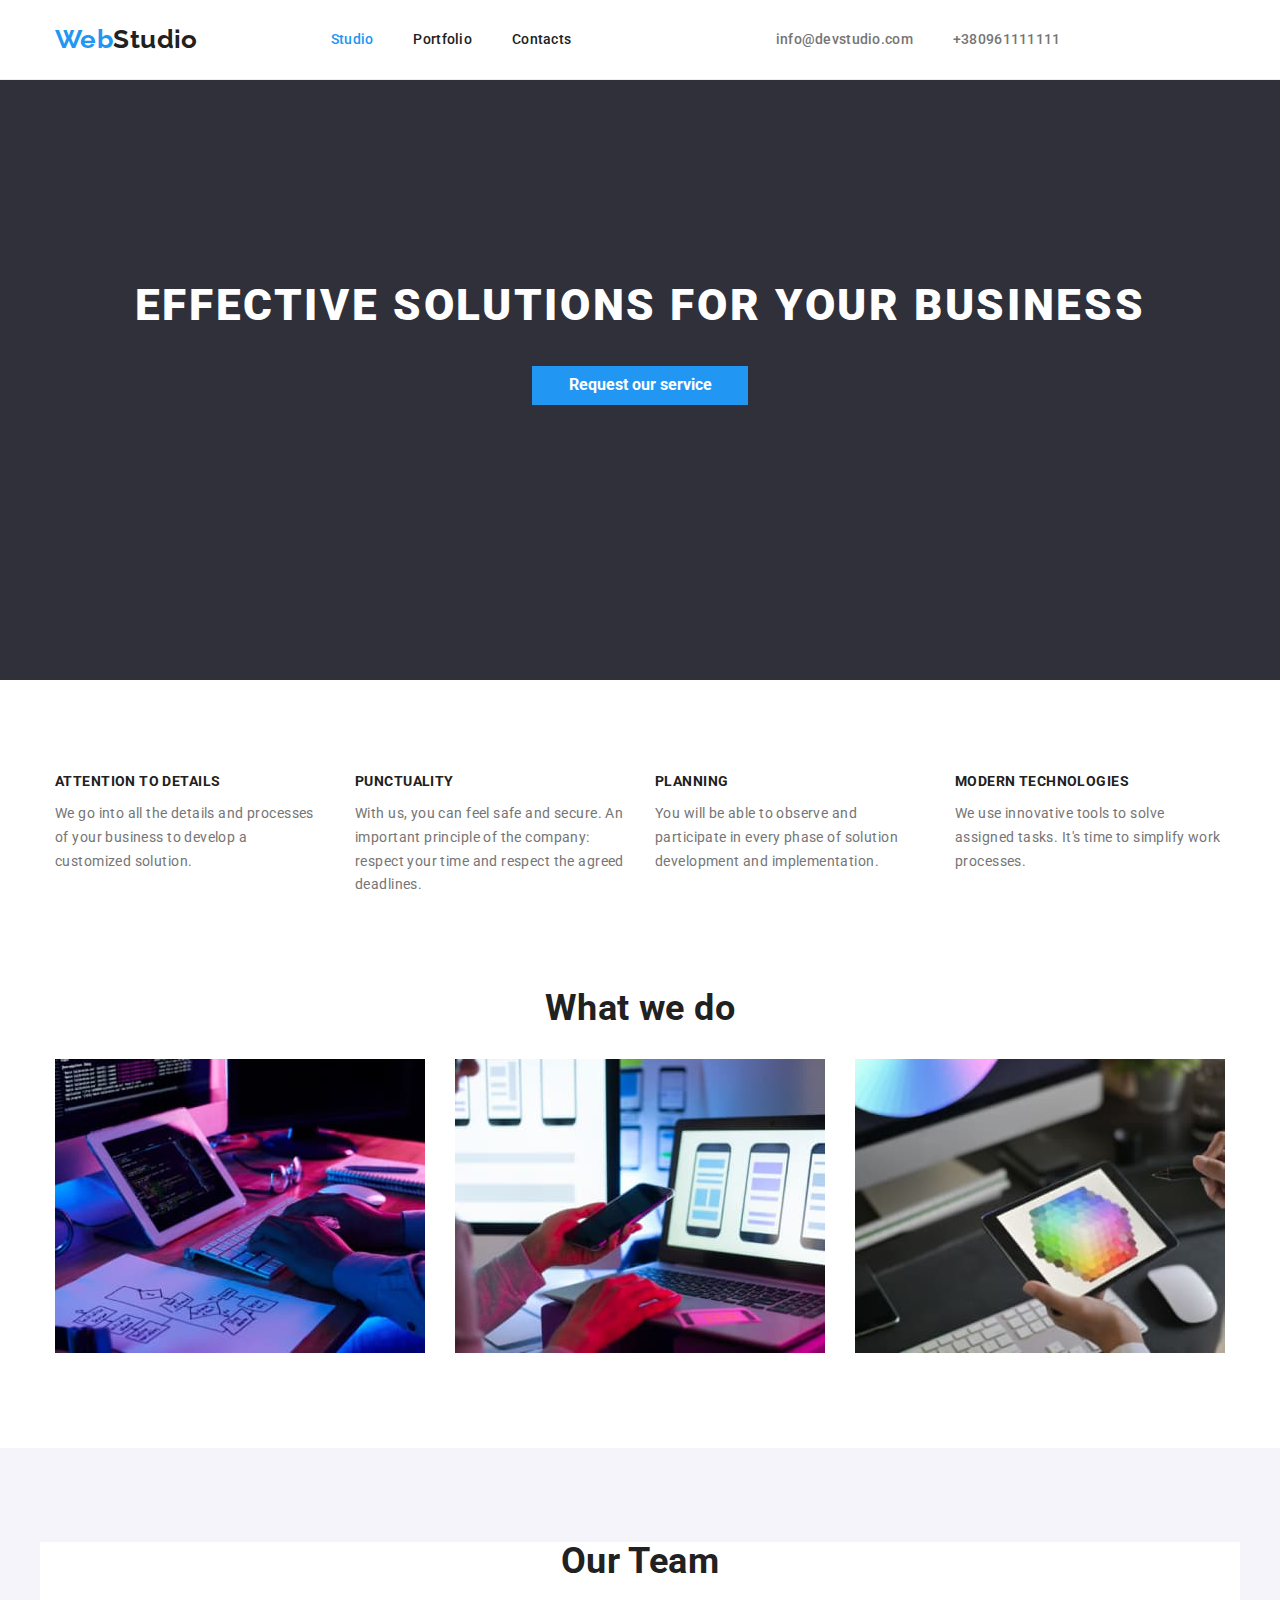
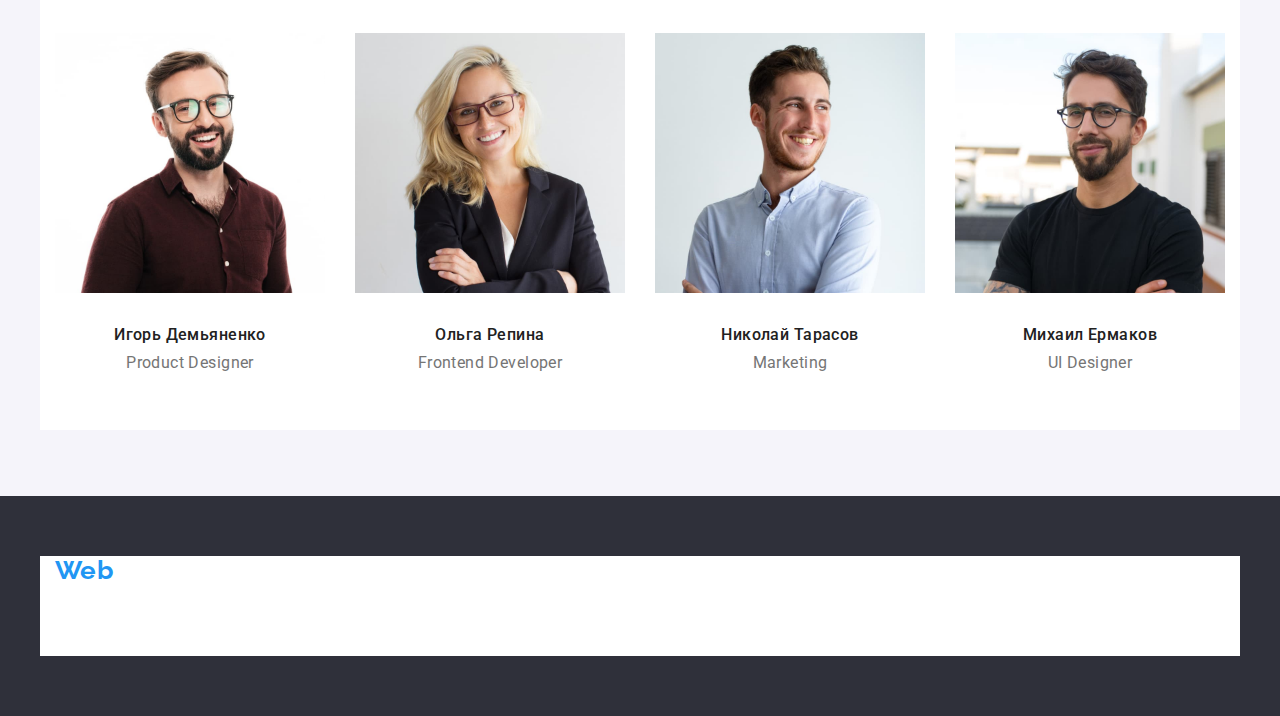
==== commit 62075924: "changes are made" ====
--- a/index.html
+++ b/index.html
@@ -40,8 +40,10 @@
   </header>
 
   <section class="main-section">
-    <h1 class="section-title">EFFECTIVE SOLUTIONS FOR YOUR BUSINESS</h1>
-    <button class="section-button">Request our service</button>
+    <div class="background">
+      <h1 class="section-title">EFFECTIVE SOLUTIONS FOR YOUR BUSINESS</h1>
+      <button class="section-button">Request our service</button>
+    </div>
   </section>
   <section class="description-text section">
     <div class="container">
@@ -91,7 +93,7 @@
     </div>
   </section>
   <section class="professions section">
-    <div class="container">
+    <div class="team container">
       <h2 class="third-title">Our Team</h2>
       <ul class="names-list">
         <li class="list-description">
--- a/css/styles.css
+++ b/css/styles.css
@@ -15,16 +15,12 @@
 h2 {
   margin-top: 0px;
 }
-.title-name,
-.text-proffesion {
-  text-align: center;
-}
+
 .names {
+  width: 270px;
+  align-items: center;
   padding-top: 30px;
-  padding-bottom: 30px;
-  padding-left: 70px;
-  padding-right: 70px;
-  width: 270px;
+  padding-bottom: 59px;
 }
 .names-list {
   display: flex;
@@ -159,6 +155,7 @@
   margin-bottom: 30;
   color: var(--primary-white-color);
   font-weight: 900;
+  padding-top: 195px;
   font-size: 44px;
   line-height: 1.4;
   letter-spacing: 0.06em;
@@ -170,6 +167,7 @@
   font-weight: 700;
   font-size: 16px;
   cursor: pointer;
+  padding-bottom: 215px;
 }
 .current-link {
   color: var(--accent-color);
@@ -215,6 +213,7 @@
   line-height: 1.1;
   margin-top: 0;
   margin-bottom: 0;
+  text-align: center;
 }
 .footer-links {
   color: rgba(255, 255, 255, 0.6);
@@ -245,37 +244,34 @@
   font-size: 16px;
   margin-top: 0;
   margin-bottom: 10px;
+  text-align: center;
 }
 .page-header {
   background-color: var(--primary-white-color);
-  margin-bottom: 96px;
 }
 
 .main-section {
   text-align: center;
+}
+.list .header {
+  margin-top: 0;
+  margin-bottom: 10;
+}
+.second-title {
+  margin-top: 0;
+  margin-bottom: 50;
+}
+.professions {
+  margin-top: 0;
+  margin-bottom: 0;
+  padding-bottom: 94px;
+}
+.third-title {
+  margin-top: 0;
+  margin-bottom: 51px;
+}
+.description-text {
   padding-top: 94px;
-  padding-bottom: 94px;
-}
-.list .header {
-  margin-top: 0;
-  margin-bottom: 10;
-}
-.second-title {
-  margin-top: 0;
-  margin-bottom: 50;
-}
-.professions {
-  margin-top: 0;
-  margin-bottom: 0;
-  padding-top: 94px;
-  padding-bottom: 94px;
-}
-.third-title {
-  margin-top: 0;
-  margin-bottom: 50;
-}
-.description-text {
-  padding-top: 0px;
   padding-bottom: 0px;
 }
 .list .text {
@@ -445,3 +441,19 @@
 .footer-links:last-child {
   margin-bottom: 0px;
 }
+.background {
+  height: 600px;
+  max-width: 1600px;
+  margin-left: auto;
+  margin-right: auto;
+  background-color: var(--secondary-background-color);
+}
+.professions {
+  margin-right: auto;
+  margin-left: auto;
+  background-color: var(--portfolio-button-color);
+  max-width: 1600px;
+  height: 648px;
+  padding-top: 94px;
+  padding-bottom: 93px;
+}
